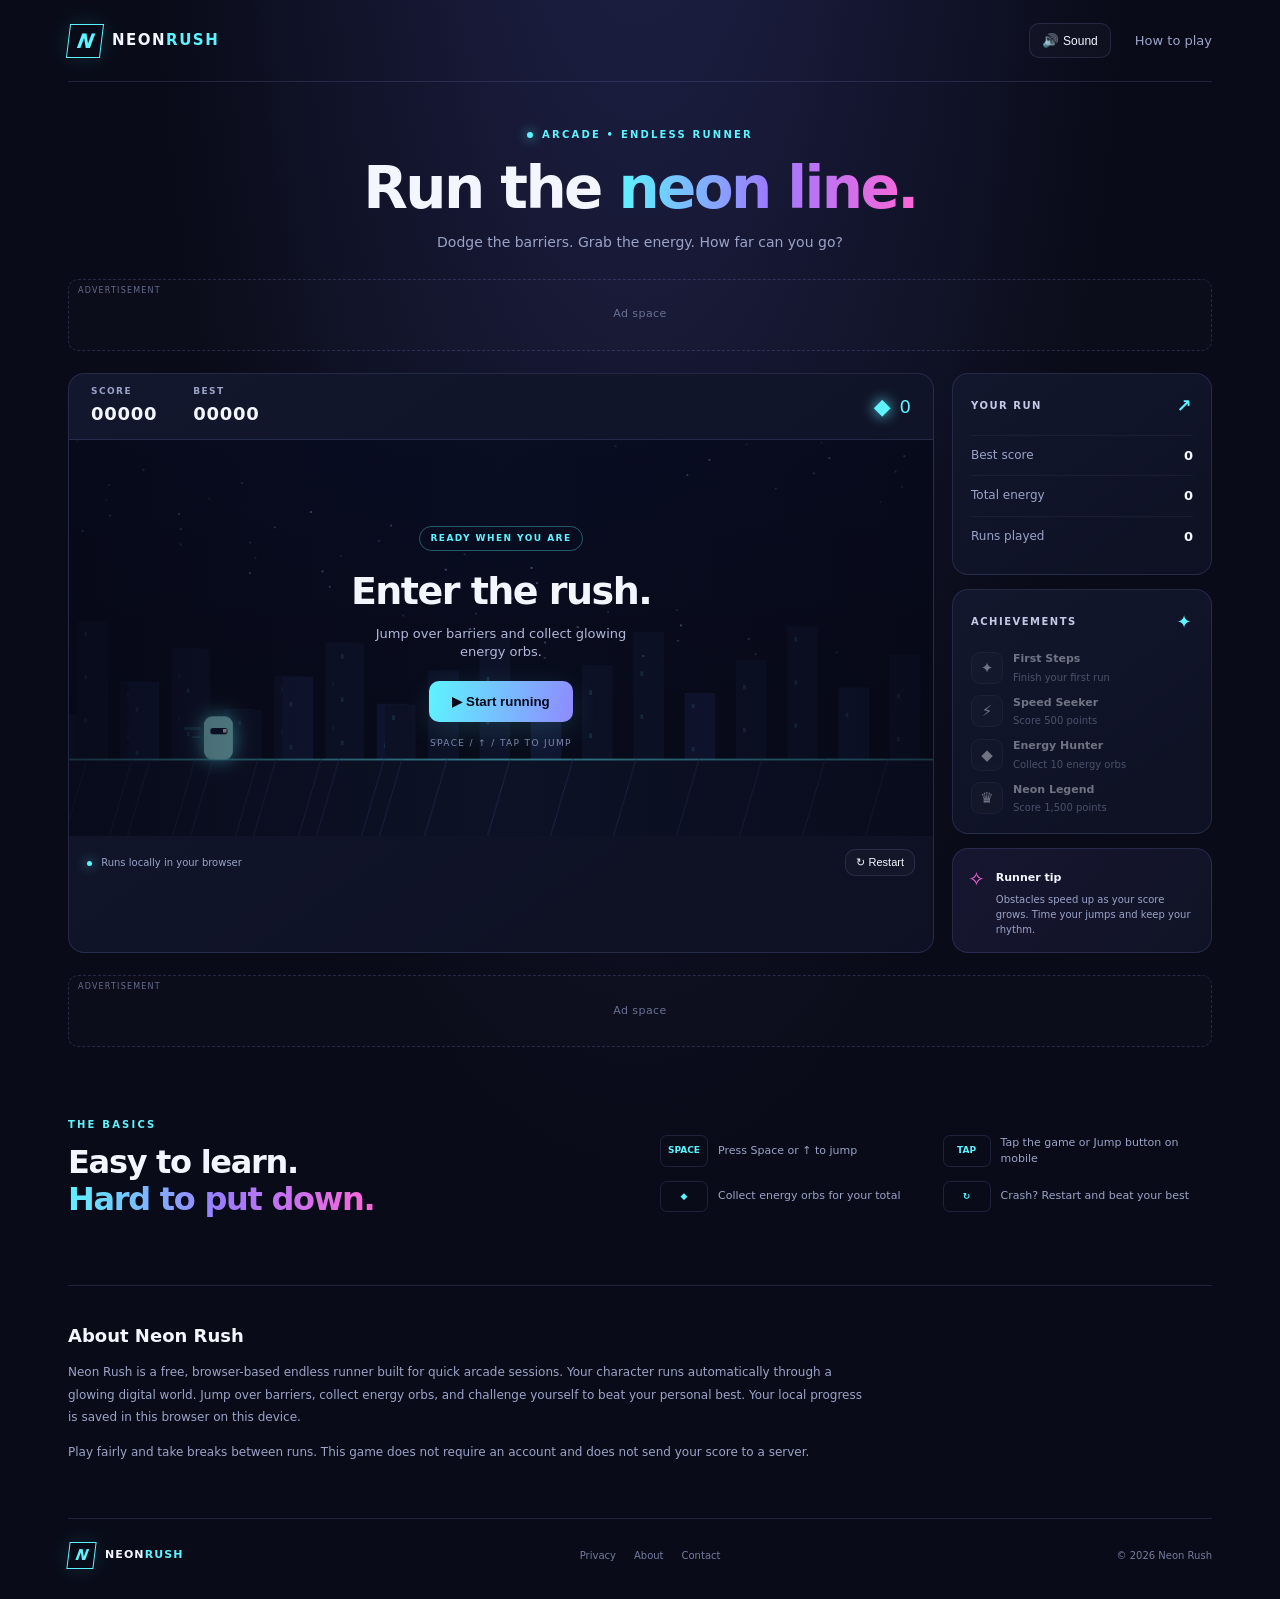
==== index.html @ f7a86e32 "Initial Neon Rush endless runner game" ====
<!doctype html>
<html lang="en">
<head>
  <meta charset="utf-8">
  <meta name="viewport" content="width=device-width, initial-scale=1">
  <meta name="theme-color" content="#090b18">
  <meta name="description" content="Play Neon Rush, a free neon endless runner. Jump over obstacles, collect energy orbs, unlock achievements, and beat your high score.">
  <title>Neon Rush — Endless Runner</title>
  <link rel="stylesheet" href="style.css">
  <!-- AdSense: after approval, replace ca-pub-XXXXXXXXXXXXXXXX with your publisher ID.
  <script async src="https://pagead2.googlesyndication.com/pagead/js/adsbygoogle.js?client=ca-pub-XXXXXXXXXXXXXXXX" crossorigin="anonymous"></script>
  -->
</head>
<body>
  <div class="page-shell">
    <header class="topbar">
      <a class="brand" href="#" aria-label="Neon Rush home"><span class="brand-mark">N</span><span>NEON<span class="brand-accent">RUSH</span></span></a>
      <div class="top-actions">
        <button id="soundToggle" class="icon-button" aria-label="Toggle sound" title="Toggle sound">🔊 <span>Sound</span></button>
        <a class="text-link" href="#how-to-play">How to play</a>
      </div>
    </header>

    <main>
      <section class="intro">
        <div class="eyebrow"><span class="pulse-dot"></span> ARCADE • ENDLESS RUNNER</div>
        <h1>Run the <span>neon line.</span></h1>
        <p>Dodge the barriers. Grab the energy. How far can you go?</p>
      </section>

      <!-- Ad placement: keep clearly separated from game controls. Add real AdSense code only after approval. -->
      <div class="ad-slot ad-top" aria-label="Advertisement">
        <span class="ad-label">ADVERTISEMENT</span>
        <span class="ad-placeholder">Ad space</span>
      </div>

      <section class="game-layout" aria-label="Neon Rush game">
        <div class="game-panel">
          <div class="game-hud">
            <div><span class="hud-label">SCORE</span><strong id="score">00000</strong></div>
            <div><span class="hud-label">BEST</span><strong id="bestScore">00000</strong></div>
            <div class="orb-counter"><span class="orb-icon">◆</span><span id="orbs">0</span></div>
          </div>
          <div class="canvas-wrap">
            <canvas id="gameCanvas" width="960" height="440" aria-label="Game area. Tap, click, or press Space to jump." role="img"></canvas>
            <div id="overlay" class="game-overlay">
              <div class="overlay-card">
                <div class="mini-tag">READY WHEN YOU ARE</div>
                <h2 id="overlayTitle">Enter the rush.</h2>
                <p id="overlayText">Jump over barriers and collect glowing energy orbs.</p>
                <button id="startButton" class="primary-button">▶ Start running</button>
                <span class="control-hint">SPACE / ↑ / TAP TO JUMP</span>
              </div>
            </div>
          </div>
          <div class="game-footer">
            <span><i class="status-dot"></i> Runs locally in your browser</span>
            <button id="restartButton" class="small-button">↻ Restart</button>
          </div>
          <div class="touch-controls">
            <button id="jumpButton" class="jump-button" aria-label="Jump">JUMP <span>↑</span></button>
          </div>
        </div>

        <aside class="side-panel">
          <div class="side-card stats-card">
            <div class="card-heading"><span>YOUR RUN</span><span class="tiny-icon">↗</span></div>
            <div class="stat-line"><span>Best score</span><strong id="sideBest">0</strong></div>
            <div class="stat-line"><span>Total energy</span><strong id="totalOrbs">0</strong></div>
            <div class="stat-line"><span>Runs played</span><strong id="runsPlayed">0</strong></div>
          </div>
          <div class="side-card achievements-card">
            <div class="card-heading"><span>ACHIEVEMENTS</span><span class="trophy">✦</span></div>
            <div id="achievementList" class="achievement-list"></div>
          </div>
          <div class="tip-card"><span class="tip-icon">✧</span><div><strong>Runner tip</strong><p>Obstacles speed up as your score grows. Time your jumps and keep your rhythm.</p></div></div>
        </aside>
      </section>

      <div class="ad-slot ad-bottom" aria-label="Advertisement">
        <span class="ad-label">ADVERTISEMENT</span>
        <span class="ad-placeholder">Ad space</span>
      </div>

      <section id="how-to-play" class="info-section">
        <div><div class="eyebrow">THE BASICS</div><h2>Easy to learn.<br><span>Hard to put down.</span></h2></div>
        <div class="instructions">
          <div class="instruction"><span class="keycap">SPACE</span><span>Press Space or ↑ to jump</span></div>
          <div class="instruction"><span class="keycap">TAP</span><span>Tap the game or Jump button on mobile</span></div>
          <div class="instruction"><span class="keycap">◆</span><span>Collect energy orbs for your total</span></div>
          <div class="instruction"><span class="keycap">↻</span><span>Crash? Restart and beat your best</span></div>
        </div>
      </section>

      <section class="about-section">
        <h2>About Neon Rush</h2>
        <p>Neon Rush is a free, browser-based endless runner built for quick arcade sessions. Your character runs automatically through a glowing digital world. Jump over barriers, collect energy orbs, and challenge yourself to beat your personal best. Your local progress is saved in this browser on this device.</p>
        <p>Play fairly and take breaks between runs. This game does not require an account and does not send your score to a server.</p>
      </section>
    </main>

    <footer class="footer">
      <a class="brand footer-brand" href="#"><span class="brand-mark">N</span><span>NEON<span class="brand-accent">RUSH</span></span></a>
      <nav><a href="privacy.html">Privacy</a><a href="about.html">About</a><a href="contact.html">Contact</a></nav>
      <span>© <span id="year"></span> Neon Rush</span>
    </footer>
  </div>
  <script src="game.js"></script>
</body>
</html>
---- style.css ----
:root{--bg:#090b18;--panel:#11152a;--panel2:#151a33;--line:rgba(151,166,255,.15);--text:#f4f6ff;--muted:#9ba4c8;--cyan:#5df4ff;--purple:#9b7bff;--pink:#ff65d8}
*{box-sizing:border-box}html{scroll-behavior:smooth}body{margin:0;background:radial-gradient(ellipse at 50% -20%,#20224a 0,transparent 55%),var(--bg);color:var(--text);font-family:Inter,ui-sans-serif,system-ui,-apple-system,BlinkMacSystemFont,"Segoe UI",sans-serif;line-height:1.5}a{color:inherit;text-decoration:none}.page-shell{max-width:1200px;margin:auto;padding:0 28px}.topbar{height:82px;display:flex;align-items:center;justify-content:space-between;border-bottom:1px solid var(--line)}.brand{display:flex;align-items:center;gap:10px;font-weight:900;letter-spacing:.1em;font-size:15px}.brand-mark{display:grid;place-items:center;width:34px;height:34px;border:1px solid var(--cyan);color:var(--cyan);font-size:20px;font-style:italic;box-shadow:0 0 22px #5df4ff22;transform:skew(-7deg)}.brand-accent{color:var(--cyan)}.top-actions{display:flex;align-items:center;gap:24px;color:var(--muted);font-size:13px}.icon-button,.small-button{border:1px solid var(--line);background:#ffffff06;color:var(--text);padding:9px 12px;border-radius:10px;cursor:pointer}.icon-button span{font-size:12px}.text-link:hover,footer a:hover{color:var(--cyan)}.intro{text-align:center;padding:45px 0 26px}.eyebrow{font-size:10px;font-weight:800;letter-spacing:.22em;color:var(--cyan);display:flex;align-items:center;justify-content:center;gap:9px}.pulse-dot,.status-dot{display:inline-block;width:6px;height:6px;background:var(--cyan);border-radius:50%;box-shadow:0 0 12px var(--cyan)}h1{font-size:clamp(36px,5vw,58px);line-height:1.08;letter-spacing:-.045em;margin:15px 0 12px;font-weight:850}h1 span,.info-section h2 span{background:linear-gradient(90deg,var(--cyan),var(--purple),var(--pink));-webkit-background-clip:text;background-clip:text;color:transparent}.intro p{margin:0;color:var(--muted);font-size:14px}.ad-slot{min-height:72px;border:1px dashed rgba(151,166,255,.19);border-radius:10px;display:flex;align-items:center;justify-content:center;position:relative;margin:0 auto 22px;color:#697195;background:#ffffff03;max-width:100%}.ad-label{position:absolute;top:5px;left:9px;font-size:8px;letter-spacing:.15em;color:#656c8c}.ad-placeholder{font-size:11px;letter-spacing:.04em}.game-layout{display:grid;grid-template-columns:minmax(0,1fr) 260px;gap:18px}.game-panel,.side-card,.tip-card{background:linear-gradient(145deg,#13172d,#0e1123);border:1px solid var(--line);border-radius:16px;overflow:hidden}.game-hud{height:66px;display:flex;align-items:center;gap:36px;padding:0 22px;border-bottom:1px solid var(--line)}.game-hud>div{display:flex;flex-direction:column;gap:1px}.hud-label{font-size:9px;letter-spacing:.16em;color:var(--muted);font-weight:800}.game-hud strong{font-size:18px;letter-spacing:.04em;font-variant-numeric:tabular-nums}.orb-counter{margin-left:auto;flex-direction:row!important;align-items:center;gap:9px!important;font-size:18px;color:var(--cyan)}.orb-icon{font-size:22px;text-shadow:0 0 14px var(--cyan)}.canvas-wrap{position:relative;line-height:0;background:#080b19}.canvas-wrap canvas{display:block;width:100%;height:auto;aspect-ratio:960/440;touch-action:manipulation}.game-overlay{position:absolute;inset:0;display:grid;place-items:center;background:linear-gradient(90deg,rgba(6,8,22,.75),rgba(6,8,22,.25),rgba(6,8,22,.7));padding:20px;line-height:1.4}.game-overlay.hidden{display:none}.overlay-card{text-align:center;max-width:350px}.mini-tag{display:inline-block;border:1px solid #5df4ff55;border-radius:100px;padding:5px 10px;color:var(--cyan);font-size:9px;letter-spacing:.16em;font-weight:800}.overlay-card h2{font-size:clamp(26px,4vw,38px);margin:14px 0 7px;letter-spacing:-.04em}.overlay-card p{color:#b1b9d9;font-size:13px;margin:0 auto 20px;max-width:280px}.primary-button{border:0;background:linear-gradient(100deg,#5df4ff,#8f8aff);color:#070a17;padding:13px 23px;border-radius:10px;font-weight:900;cursor:pointer;box-shadow:0 8px 30px #5df4ff24;transition:transform .15s}.primary-button:hover{transform:translateY(-2px)}.control-hint{display:block;font-size:9px;letter-spacing:.15em;color:#7e87ad;margin-top:15px}.game-footer{display:flex;justify-content:space-between;align-items:center;padding:13px 18px;color:var(--muted);font-size:10px}.status-dot{width:5px;height:5px;margin-right:6px}.small-button{padding:6px 10px;font-size:11px}.side-panel{display:flex;flex-direction:column;gap:14px}.side-card{padding:18px}.card-heading{display:flex;align-items:center;justify-content:space-between;font-size:10px;font-weight:900;letter-spacing:.15em;color:#c3cae7;margin-bottom:16px}.tiny-icon,.trophy{color:var(--cyan);font-size:18px}.stat-line{display:flex;justify-content:space-between;padding:10px 0;border-top:1px solid #ffffff0b;color:var(--muted);font-size:12px}.stat-line strong{color:var(--text);font-size:13px;font-variant-numeric:tabular-nums}.achievement-list{display:flex;flex-direction:column;gap:10px}.achievement{display:flex;align-items:center;gap:10px;opacity:.42}.achievement.unlocked{opacity:1}.achievement-icon{width:32px;height:32px;display:grid;place-items:center;border-radius:9px;background:#ffffff08;border:1px solid var(--line);font-size:15px}.achievement.unlocked .achievement-icon{color:var(--cyan);border-color:#5df4ff55;background:#5df4ff0c}.achievement strong{display:block;font-size:11px}.achievement small{display:block;color:var(--muted);font-size:10px;margin-top:2px}.tip-card{padding:15px;display:flex;gap:11px;background:linear-gradient(130deg,#171631,#101325)}.tip-icon{font-size:20px;color:var(--pink)}.tip-card strong{font-size:11px}.tip-card p{font-size:10px;color:var(--muted);margin:4px 0 0}.ad-bottom{margin-top:22px;margin-bottom:55px}.info-section{display:grid;grid-template-columns:1fr 1fr;gap:40px;padding:15px 0 55px;border-bottom:1px solid var(--line)}.info-section .eyebrow{justify-content:flex-start}.info-section h2{font-size:32px;line-height:1.15;letter-spacing:-.04em;margin:12px 0}.instructions{display:grid;grid-template-columns:1fr 1fr;gap:13px;align-content:center}.instruction{display:flex;align-items:center;gap:10px;color:var(--muted);font-size:11px}.keycap{min-width:48px;text-align:center;padding:8px 7px;border:1px solid var(--line);border-radius:7px;color:var(--cyan);font-size:9px;font-weight:900}.about-section{max-width:800px;padding:36px 0 42px}.about-section h2{font-size:18px;margin:0 0 10px}.about-section p{font-size:12px;color:var(--muted);line-height:1.9}.footer{border-top:1px solid var(--line);padding:23px 0 30px;display:flex;align-items:center;justify-content:space-between;gap:15px;color:#747d9f;font-size:10px}.footer-brand{font-size:11px;color:var(--text)}.footer-brand .brand-mark{width:27px;height:27px;font-size:15px}.footer nav{display:flex;gap:18px}.touch-controls{display:none}.content-page{max-width:800px;margin:50px auto 100px}.content-page h1{font-size:40px}.content-page p,.content-page li{color:var(--muted);font-size:14px;line-height:1.8}.content-page a{color:var(--cyan);text-decoration:underline}
@media(max-width:850px){.game-layout{grid-template-columns:1fr}.side-panel{display:grid;grid-template-columns:1fr 1fr}.tip-card{grid-column:1/-1}.game-hud{gap:26px}.info-section{gap:22px}.page-shell{padding:0 18px}}
@media(max-width:560px){.page-shell{padding:0 12px}.topbar{height:65px}.brand{font-size:12px}.top-actions{gap:10px}.text-link{display:none}.icon-button{padding:8px}.intro{padding:34px 0 23px}.intro p{font-size:12px}.ad-slot{min-height:58px}.game-hud{height:57px;padding:0 13px;gap:19px}.game-hud strong{font-size:15px}.hud-label{font-size:8px}.game-footer{padding:11px 12px}.side-panel{grid-template-columns:1fr}.tip-card{grid-column:auto}.touch-controls{display:flex;padding:12px;border-top:1px solid var(--line);justify-content:center}.jump-button{width:100%;max-width:280px;border:1px solid #5df4ff55;background:#5df4ff0c;color:var(--cyan);padding:12px;border-radius:9px;font-weight:900;letter-spacing:.16em}.jump-button span{font-size:18px;margin-left:7px}.info-section{grid-template-columns:1fr;padding-bottom:35px;gap:10px}.info-section h2{font-size:28px}.instructions{gap:12px 8px}.instruction{font-size:10px;align-items:flex-start}.keycap{min-width:42px}.footer{flex-wrap:wrap}.footer nav{order:3;width:100%;justify-content:center}.about-section{padding:28px 0}.overlay-card p{font-size:12px}.overlay-card h2{font-size:27px}}
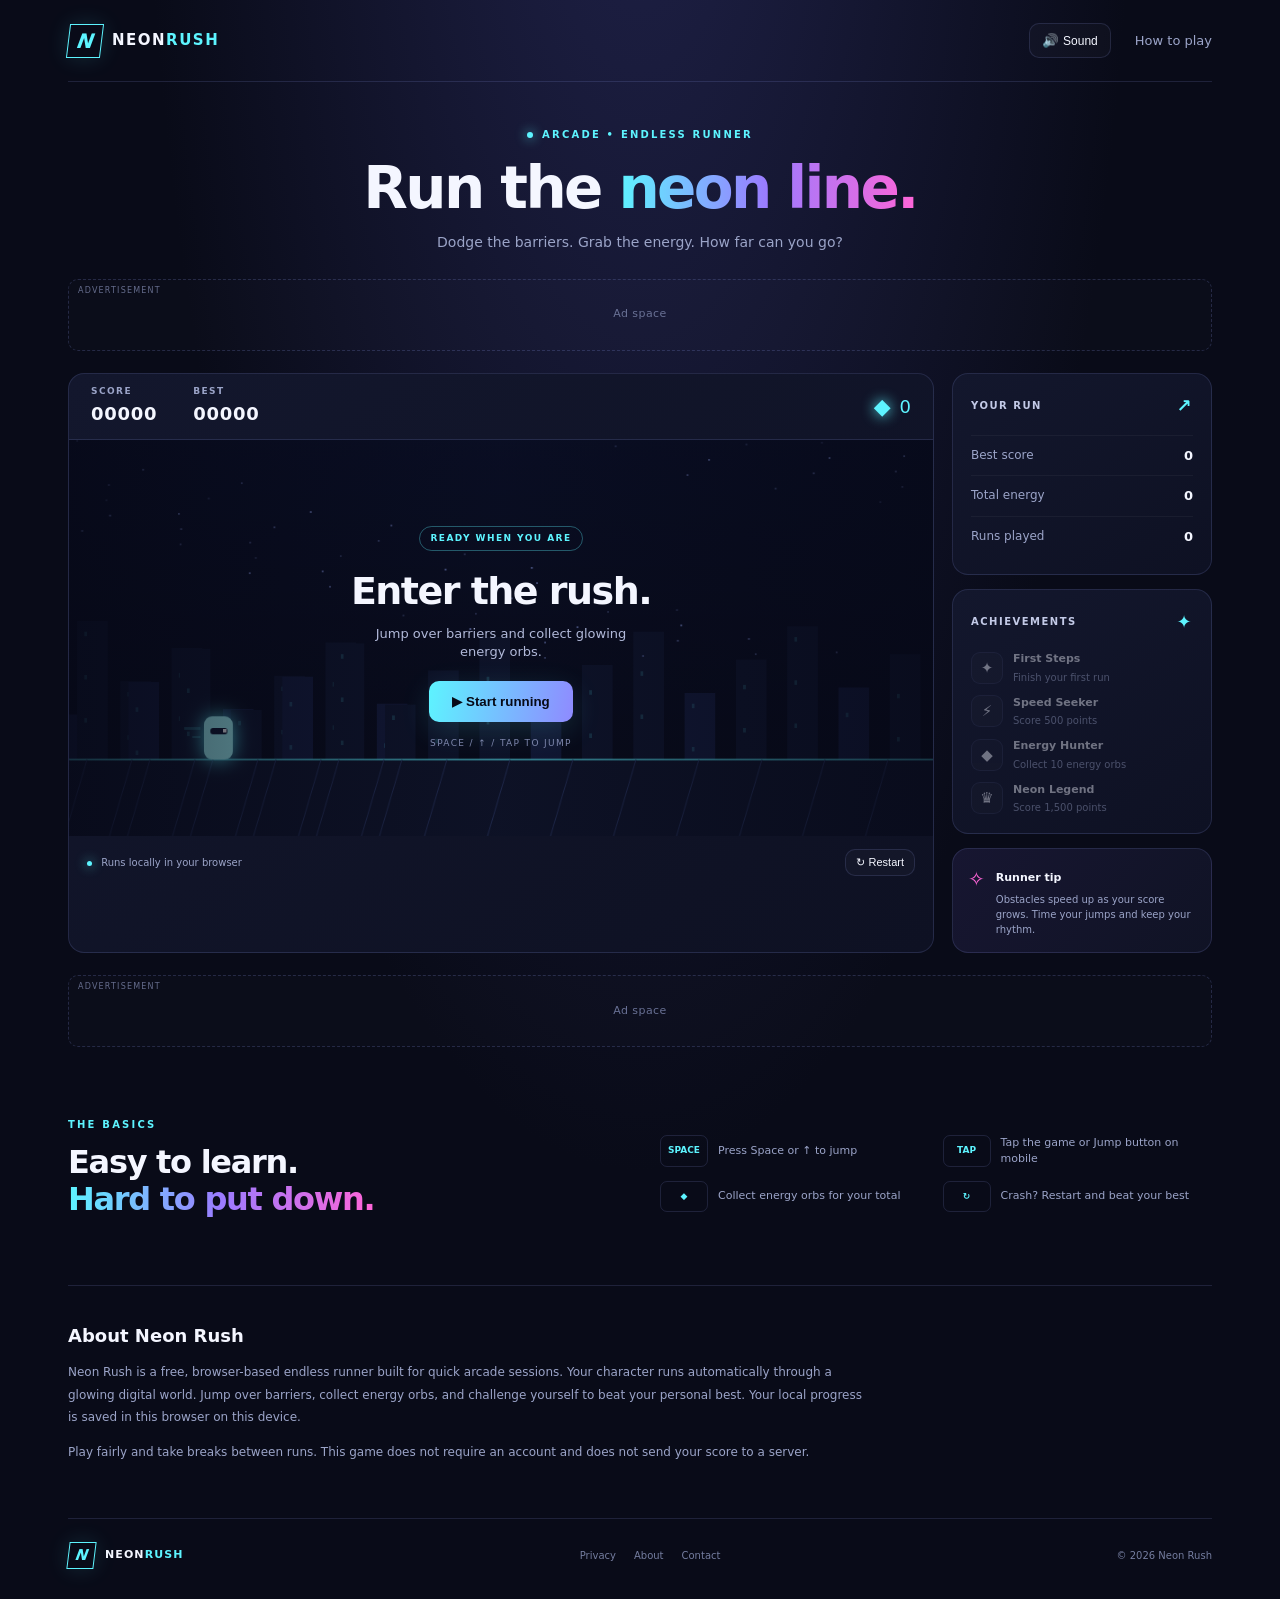
==== commit ce9a83c2: "Update Neon Rush mobile responsive design" ====
--- a/index.html
+++ b/index.html
@@ -7,6 +7,8 @@
   <meta name="description" content="Play Neon Rush, a free neon endless runner. Jump over obstacles, collect energy orbs, unlock achievements, and beat your high score.">
   <title>Neon Rush — Endless Runner</title>
   <link rel="stylesheet" href="style.css">
+  <script async src="https://pagead2.googlesyndication.com/pagead/js/adsbygoogle.js?client=ca-pub-4724695488599429"
+     crossorigin="anonymous"></script>
   <!-- AdSense: after approval, replace ca-pub-XXXXXXXXXXXXXXXX with your publisher ID.
   <script async src="https://pagead2.googlesyndication.com/pagead/js/adsbygoogle.js?client=ca-pub-XXXXXXXXXXXXXXXX" crossorigin="anonymous"></script>
   -->
--- a/style.css
+++ b/style.css
@@ -2,3 +2,84 @@
 *{box-sizing:border-box}html{scroll-behavior:smooth}body{margin:0;background:radial-gradient(ellipse at 50% -20%,#20224a 0,transparent 55%),var(--bg);color:var(--text);font-family:Inter,ui-sans-serif,system-ui,-apple-system,BlinkMacSystemFont,"Segoe UI",sans-serif;line-height:1.5}a{color:inherit;text-decoration:none}.page-shell{max-width:1200px;margin:auto;padding:0 28px}.topbar{height:82px;display:flex;align-items:center;justify-content:space-between;border-bottom:1px solid var(--line)}.brand{display:flex;align-items:center;gap:10px;font-weight:900;letter-spacing:.1em;font-size:15px}.brand-mark{display:grid;place-items:center;width:34px;height:34px;border:1px solid var(--cyan);color:var(--cyan);font-size:20px;font-style:italic;box-shadow:0 0 22px #5df4ff22;transform:skew(-7deg)}.brand-accent{color:var(--cyan)}.top-actions{display:flex;align-items:center;gap:24px;color:var(--muted);font-size:13px}.icon-button,.small-button{border:1px solid var(--line);background:#ffffff06;color:var(--text);padding:9px 12px;border-radius:10px;cursor:pointer}.icon-button span{font-size:12px}.text-link:hover,footer a:hover{color:var(--cyan)}.intro{text-align:center;padding:45px 0 26px}.eyebrow{font-size:10px;font-weight:800;letter-spacing:.22em;color:var(--cyan);display:flex;align-items:center;justify-content:center;gap:9px}.pulse-dot,.status-dot{display:inline-block;width:6px;height:6px;background:var(--cyan);border-radius:50%;box-shadow:0 0 12px var(--cyan)}h1{font-size:clamp(36px,5vw,58px);line-height:1.08;letter-spacing:-.045em;margin:15px 0 12px;font-weight:850}h1 span,.info-section h2 span{background:linear-gradient(90deg,var(--cyan),var(--purple),var(--pink));-webkit-background-clip:text;background-clip:text;color:transparent}.intro p{margin:0;color:var(--muted);font-size:14px}.ad-slot{min-height:72px;border:1px dashed rgba(151,166,255,.19);border-radius:10px;display:flex;align-items:center;justify-content:center;position:relative;margin:0 auto 22px;color:#697195;background:#ffffff03;max-width:100%}.ad-label{position:absolute;top:5px;left:9px;font-size:8px;letter-spacing:.15em;color:#656c8c}.ad-placeholder{font-size:11px;letter-spacing:.04em}.game-layout{display:grid;grid-template-columns:minmax(0,1fr) 260px;gap:18px}.game-panel,.side-card,.tip-card{background:linear-gradient(145deg,#13172d,#0e1123);border:1px solid var(--line);border-radius:16px;overflow:hidden}.game-hud{height:66px;display:flex;align-items:center;gap:36px;padding:0 22px;border-bottom:1px solid var(--line)}.game-hud>div{display:flex;flex-direction:column;gap:1px}.hud-label{font-size:9px;letter-spacing:.16em;color:var(--muted);font-weight:800}.game-hud strong{font-size:18px;letter-spacing:.04em;font-variant-numeric:tabular-nums}.orb-counter{margin-left:auto;flex-direction:row!important;align-items:center;gap:9px!important;font-size:18px;color:var(--cyan)}.orb-icon{font-size:22px;text-shadow:0 0 14px var(--cyan)}.canvas-wrap{position:relative;line-height:0;background:#080b19}.canvas-wrap canvas{display:block;width:100%;height:auto;aspect-ratio:960/440;touch-action:manipulation}.game-overlay{position:absolute;inset:0;display:grid;place-items:center;background:linear-gradient(90deg,rgba(6,8,22,.75),rgba(6,8,22,.25),rgba(6,8,22,.7));padding:20px;line-height:1.4}.game-overlay.hidden{display:none}.overlay-card{text-align:center;max-width:350px}.mini-tag{display:inline-block;border:1px solid #5df4ff55;border-radius:100px;padding:5px 10px;color:var(--cyan);font-size:9px;letter-spacing:.16em;font-weight:800}.overlay-card h2{font-size:clamp(26px,4vw,38px);margin:14px 0 7px;letter-spacing:-.04em}.overlay-card p{color:#b1b9d9;font-size:13px;margin:0 auto 20px;max-width:280px}.primary-button{border:0;background:linear-gradient(100deg,#5df4ff,#8f8aff);color:#070a17;padding:13px 23px;border-radius:10px;font-weight:900;cursor:pointer;box-shadow:0 8px 30px #5df4ff24;transition:transform .15s}.primary-button:hover{transform:translateY(-2px)}.control-hint{display:block;font-size:9px;letter-spacing:.15em;color:#7e87ad;margin-top:15px}.game-footer{display:flex;justify-content:space-between;align-items:center;padding:13px 18px;color:var(--muted);font-size:10px}.status-dot{width:5px;height:5px;margin-right:6px}.small-button{padding:6px 10px;font-size:11px}.side-panel{display:flex;flex-direction:column;gap:14px}.side-card{padding:18px}.card-heading{display:flex;align-items:center;justify-content:space-between;font-size:10px;font-weight:900;letter-spacing:.15em;color:#c3cae7;margin-bottom:16px}.tiny-icon,.trophy{color:var(--cyan);font-size:18px}.stat-line{display:flex;justify-content:space-between;padding:10px 0;border-top:1px solid #ffffff0b;color:var(--muted);font-size:12px}.stat-line strong{color:var(--text);font-size:13px;font-variant-numeric:tabular-nums}.achievement-list{display:flex;flex-direction:column;gap:10px}.achievement{display:flex;align-items:center;gap:10px;opacity:.42}.achievement.unlocked{opacity:1}.achievement-icon{width:32px;height:32px;display:grid;place-items:center;border-radius:9px;background:#ffffff08;border:1px solid var(--line);font-size:15px}.achievement.unlocked .achievement-icon{color:var(--cyan);border-color:#5df4ff55;background:#5df4ff0c}.achievement strong{display:block;font-size:11px}.achievement small{display:block;color:var(--muted);font-size:10px;margin-top:2px}.tip-card{padding:15px;display:flex;gap:11px;background:linear-gradient(130deg,#171631,#101325)}.tip-icon{font-size:20px;color:var(--pink)}.tip-card strong{font-size:11px}.tip-card p{font-size:10px;color:var(--muted);margin:4px 0 0}.ad-bottom{margin-top:22px;margin-bottom:55px}.info-section{display:grid;grid-template-columns:1fr 1fr;gap:40px;padding:15px 0 55px;border-bottom:1px solid var(--line)}.info-section .eyebrow{justify-content:flex-start}.info-section h2{font-size:32px;line-height:1.15;letter-spacing:-.04em;margin:12px 0}.instructions{display:grid;grid-template-columns:1fr 1fr;gap:13px;align-content:center}.instruction{display:flex;align-items:center;gap:10px;color:var(--muted);font-size:11px}.keycap{min-width:48px;text-align:center;padding:8px 7px;border:1px solid var(--line);border-radius:7px;color:var(--cyan);font-size:9px;font-weight:900}.about-section{max-width:800px;padding:36px 0 42px}.about-section h2{font-size:18px;margin:0 0 10px}.about-section p{font-size:12px;color:var(--muted);line-height:1.9}.footer{border-top:1px solid var(--line);padding:23px 0 30px;display:flex;align-items:center;justify-content:space-between;gap:15px;color:#747d9f;font-size:10px}.footer-brand{font-size:11px;color:var(--text)}.footer-brand .brand-mark{width:27px;height:27px;font-size:15px}.footer nav{display:flex;gap:18px}.touch-controls{display:none}.content-page{max-width:800px;margin:50px auto 100px}.content-page h1{font-size:40px}.content-page p,.content-page li{color:var(--muted);font-size:14px;line-height:1.8}.content-page a{color:var(--cyan);text-decoration:underline}
 @media(max-width:850px){.game-layout{grid-template-columns:1fr}.side-panel{display:grid;grid-template-columns:1fr 1fr}.tip-card{grid-column:1/-1}.game-hud{gap:26px}.info-section{gap:22px}.page-shell{padding:0 18px}}
 @media(max-width:560px){.page-shell{padding:0 12px}.topbar{height:65px}.brand{font-size:12px}.top-actions{gap:10px}.text-link{display:none}.icon-button{padding:8px}.intro{padding:34px 0 23px}.intro p{font-size:12px}.ad-slot{min-height:58px}.game-hud{height:57px;padding:0 13px;gap:19px}.game-hud strong{font-size:15px}.hud-label{font-size:8px}.game-footer{padding:11px 12px}.side-panel{grid-template-columns:1fr}.tip-card{grid-column:auto}.touch-controls{display:flex;padding:12px;border-top:1px solid var(--line);justify-content:center}.jump-button{width:100%;max-width:280px;border:1px solid #5df4ff55;background:#5df4ff0c;color:var(--cyan);padding:12px;border-radius:9px;font-weight:900;letter-spacing:.16em}.jump-button span{font-size:18px;margin-left:7px}.info-section{grid-template-columns:1fr;padding-bottom:35px;gap:10px}.info-section h2{font-size:28px}.instructions{gap:12px 8px}.instruction{font-size:10px;align-items:flex-start}.keycap{min-width:42px}.footer{flex-wrap:wrap}.footer nav{order:3;width:100%;justify-content:center}.about-section{padding:28px 0}.overlay-card p{font-size:12px}.overlay-card h2{font-size:27px}}
+
+
+/* --- Extra mobile/tablet responsiveness --- */
+html, body {
+  width: 100%;
+  min-height: 100%;
+  overflow-x: clip;
+}
+body {
+  -webkit-text-size-adjust: 100%;
+  overscroll-behavior-x: none;
+}
+button, a { -webkit-tap-highlight-color: transparent; }
+button { touch-action: manipulation; }
+.page-shell { width: 100%; min-width: 0; }
+.game-layout, .game-panel, .side-panel, .side-card, .canvas-wrap { min-width: 0; }
+.canvas-wrap canvas {
+  display: block;
+  width: 100%;
+  max-width: 100%;
+  height: auto;
+  object-fit: contain;
+  touch-action: pan-y;
+}
+.game-overlay { overflow: hidden; }
+.ad-slot { width: 100%; min-width: 0; }
+img, canvas, video, iframe { max-width: 100%; }
+.footer nav { flex-wrap: wrap; }
+
+@media (max-width: 480px) {
+  .page-shell { padding-left: 10px; padding-right: 10px; }
+  .topbar { gap: 8px; }
+  .brand { gap: 7px; letter-spacing: .07em; }
+  .brand-mark { width: 30px; height: 30px; }
+  .top-actions { gap: 6px; }
+  .icon-button { padding: 8px 9px; }
+  .intro { padding-top: 28px; }
+  h1 { font-size: clamp(32px, 9vw, 43px); }
+  .game-hud { gap: clamp(12px, 4vw, 20px); }
+  .game-hud strong { font-size: 14px; }
+  .orb-counter { gap: 5px !important; }
+  .game-footer { gap: 8px; font-size: 9px; }
+  .small-button { flex-shrink: 0; }
+  .overlay-card { max-width: 280px; }
+  .overlay-card h2 { font-size: clamp(23px, 7vw, 30px); }
+  .overlay-card p { margin-bottom: 13px; }
+  .primary-button { padding: 11px 17px; }
+  .control-hint { font-size: 8px; }
+  .instructions { grid-template-columns: 1fr; }
+  .instruction { align-items: center; }
+  .footer { justify-content: center; text-align: center; }
+  .footer > span { width: 100%; }
+}
+@media (max-width: 360px) {
+  .page-shell { padding-left: 8px; padding-right: 8px; }
+  .brand { font-size: 10px; }
+  .brand-mark { width: 27px; height: 27px; font-size: 16px; }
+  .icon-button span { display: none; }
+  .game-hud { padding-left: 9px; padding-right: 9px; gap: 11px; }
+  .hud-label { letter-spacing: .1em; }
+  .game-hud strong { font-size: 12px; }
+  .orb-counter { font-size: 15px; }
+  .game-footer { padding-left: 9px; padding-right: 9px; }
+  .ad-slot { min-height: 52px; }
+}
+@media (max-height: 520px) and (orientation: landscape) {
+  .topbar { height: 56px; }
+  .intro { padding: 18px 0 14px; }
+  .intro h1 { font-size: 34px; margin: 8px 0; }
+  .intro p { font-size: 12px; }
+  .ad-slot { min-height: 44px; margin-bottom: 12px; }
+  .game-layout { grid-template-columns: minmax(0, 1fr) 210px; gap: 10px; }
+  .side-panel { display: flex; }
+  .side-card { padding: 12px; }
+  .card-heading { margin-bottom: 8px; }
+  .achievement-list { gap: 6px; }
+  .achievement-icon { width: 27px; height: 27px; }
+  .tip-card { padding: 10px; }
+  .touch-controls { display: flex; }
+  .ad-bottom { margin-top: 12px; margin-bottom: 28px; }
+}
